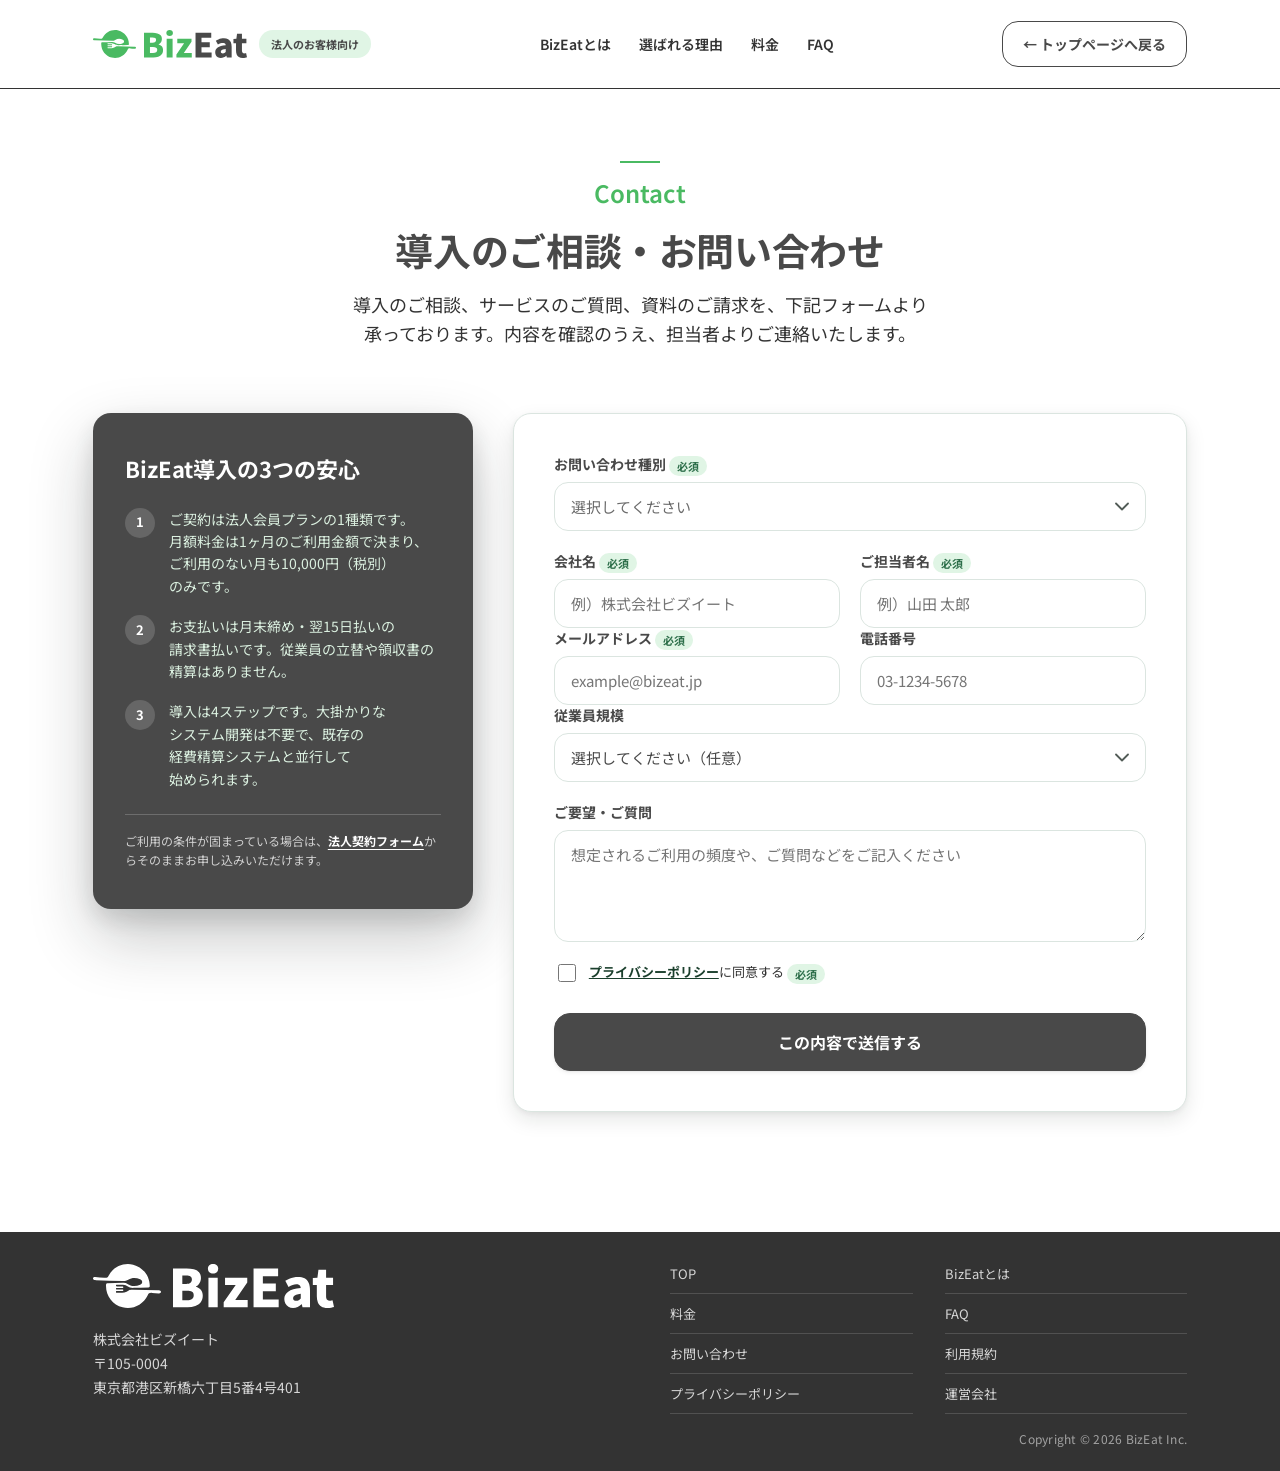
==== contact.html @ 6f3f42a2 "法人向けLPの初版を partner_lp を雛形に作成" ====
<!DOCTYPE html>
<html lang="ja">
<head>
<meta charset="UTF-8">
<meta name="viewport" content="width=device-width, initial-scale=1.0">
<title>導入のご相談・お問い合わせ | BizEat 法人向け</title>
<meta name="description" content="BizEat（法人向け会食DXプラットフォーム）の導入のご相談・サービスのご質問・資料のご請求は、こちらのフォームから承ります。">
<link rel="canonical" href="https://corporate.bizeat.jp/contact.html">
<link rel="icon" href="assets/logo-icon.svg" type="image/svg+xml">
<meta name="robots" content="noindex, follow">
<meta property="og:type" content="website">
<meta property="og:site_name" content="BizEat">
<meta property="og:title" content="導入のご相談・お問い合わせ | BizEat 法人向け">
<meta property="og:description" content="BizEat（法人向け会食DXプラットフォーム）の導入のご相談・サービスのご質問・資料のご請求はこちらから。">
<meta property="og:url" content="https://corporate.bizeat.jp/contact.html">
<meta property="og:image" content="https://corporate.bizeat.jp/assets/hero-image.jpg">
<meta name="twitter:card" content="summary_large_image">
<link rel="preconnect" href="https://fonts.googleapis.com">
<link rel="preconnect" href="https://fonts.gstatic.com" crossorigin>
<link href="https://fonts.googleapis.com/css2?family=Noto+Sans+JP:wght@400;500;600;700;800&display=swap" rel="stylesheet">
<link rel="stylesheet" href="styles.css">
</head>
<body>
<a class="skip-link" href="#main">本文へスキップ</a>

<header class="header" id="siteHeader">
  <div class="header-inner">
    <a class="brand" href="index.html">
      <span class="brand-logo">
        <img src="assets/logo-icon.svg" alt="" width="24" height="24">
        <img src="assets/logo-wordmark.svg" alt="BizEat" width="74" height="20">
      </span>
      <span class="brand-pill">法人のお客様向け</span>
    </a>

    <nav class="nav" id="primaryNav" aria-label="メインナビゲーション">
      <a href="index.html#about">BizEatとは</a>
      <a href="index.html#features">選ばれる理由</a>
      <a href="index.html#pricing">料金</a>
      <a href="index.html#faq">FAQ</a>
    </nav>

    <div class="header-ctas">
      <a href="index.html" class="btn btn-secondary btn-sm">← トップページへ戻る</a>
    </div>

    <button class="nav-toggle" id="navToggle" aria-label="メニューを開く" aria-expanded="false" aria-controls="mobileNav">
      <span></span><span></span><span></span>
    </button>
  </div>

  <nav class="mobile-nav" id="mobileNav" aria-label="モバイルナビゲーション">
    <a href="index.html#about">BizEatとは</a>
    <a href="index.html#features">選ばれる理由</a>
    <a href="index.html#pricing">料金</a>
    <a href="index.html#faq">FAQ</a>
    <div class="mobile-nav-ctas">
      <a href="index.html" class="btn btn-secondary">← トップページへ戻る</a>
    </div>
  </nav>
</header>

<main id="main">
  <section class="contact-hero">
    <div class="container">
      <div class="section-head" data-reveal>
        <div class="eyebrow">
          <img src="assets/line.svg" alt="" class="eyebrow-line" width="40" height="2">
          <span>Contact</span>
        </div>
        <h1 class="section-title section-title--center">導入のご相談・お問い合わせ</h1>
        <p class="section-lead">導入のご相談、サービスのご質問、資料のご請求を、下記フォームより承っております。内容を確認のうえ、担当者よりご連絡いたします。</p>
      </div>
    </div>
  </section>

  <section class="contact-body">
    <div class="container contact-layout">

      <aside class="contact-recap" data-reveal>
        <h2>BizEat導入の3つの安心</h2>
        <ul class="contact-recap-list">
          <li>
            <span class="request-num">1</span>
            <span>ご契約は法人会員プランの1種類です。月額料金は1ヶ月のご利用金額で決まり、ご利用のない月も10,000円（税別）のみです。</span>
          </li>
          <li>
            <span class="request-num">2</span>
            <span>お支払いは月末締め・翌15日払いの請求書払いです。従業員の立替や領収書の精算はありません。</span>
          </li>
          <li>
            <span class="request-num">3</span>
            <span>導入は4ステップです。大掛かりなシステム開発は不要で、既存の経費精算システムと並行して始められます。</span>
          </li>
        </ul>
        <p class="contact-recap-note">ご利用の条件が固まっている場合は、<a href="https://sales-order.bizeat.jp/contracts/plan/" target="_blank" rel="noopener">法人契約フォーム</a>からそのままお申し込みいただけます。</p>
      </aside>

      <div class="form-card" id="formPanel" data-reveal data-reveal-delay="100ms">
        <!-- action の FORMSPREE_FORM_ID は、Formspree で法人向けフォームを作成したあとに実際のIDへ差し替える。
             差し替え前は contact.js が送信を止め、エラー文を表示する -->
        <form id="inquiryForm" action="https://formspree.io/f/FORMSPREE_FORM_ID" method="POST" novalidate>
          <input type="hidden" name="_subject" value="【BizEat 法人向け】お問い合わせがありました">
          <!-- スパム対策。人には見えない欄で、埋まっていたら Formspree 側が捨てる -->
          <input type="text" name="_gotcha" class="visually-hidden" tabindex="-1" autocomplete="off" aria-hidden="true">

          <div class="field">
            <label for="inquiryType">お問い合わせ種別 <span class="req">必須</span></label>
            <select id="inquiryType" name="inquiryType" required>
              <option value="" disabled selected>選択してください</option>
              <option value="導入を検討している">導入を検討している</option>
              <option value="サービスについて詳しく聞きたい">サービスについて詳しく聞きたい</option>
              <option value="資料を請求したい">資料を請求したい</option>
              <option value="その他">その他</option>
            </select>
          </div>

          <div class="field-row">
            <div class="field">
              <label for="companyName">会社名 <span class="req">必須</span></label>
              <input type="text" id="companyName" name="companyName" placeholder="例）株式会社ビズイート" required>
            </div>
            <div class="field">
              <label for="contactName">ご担当者名 <span class="req">必須</span></label>
              <input type="text" id="contactName" name="contactName" placeholder="例）山田 太郎" required>
            </div>
          </div>

          <div class="field-row">
            <div class="field">
              <label for="email">メールアドレス <span class="req">必須</span></label>
              <input type="email" id="email" name="email" placeholder="example@bizeat.jp" required>
            </div>
            <div class="field">
              <label for="tel">電話番号</label>
              <input type="tel" id="tel" name="tel" placeholder="03-1234-5678">
            </div>
          </div>

          <div class="field">
            <label for="employeeCount">従業員規模</label>
            <select id="employeeCount" name="employeeCount">
              <option value="" selected>選択してください（任意）</option>
              <option value="〜50名">〜50名</option>
              <option value="51〜100名">51〜100名</option>
              <option value="101〜300名">101〜300名</option>
              <option value="301名以上">301名以上</option>
            </select>
          </div>

          <div class="field">
            <label for="message">ご要望・ご質問</label>
            <textarea id="message" name="message" rows="4" placeholder="想定されるご利用の頻度や、ご質問などをご記入ください"></textarea>
          </div>

          <label class="checkbox-field">
            <input type="checkbox" id="agree" name="agree" required>
            <span><a href="https://bizeat.jp/privacy-policy/" target="_blank" rel="noopener">プライバシーポリシー</a>に同意する <span class="req">必須</span></span>
          </label>

          <p class="form-error" id="formError" role="alert" hidden>送信に失敗しました。時間をおいて再度お試しいただくか、info@bizeat.co.jp までご連絡ください。</p>

          <button type="submit" class="btn btn-primary btn-lg btn-submit" id="submitBtn">
            <span class="btn-label">この内容で送信する</span>
          </button>
        </form>
      </div>

      <div class="form-card thanks-panel" id="thanksPanel" hidden>
        <div class="thanks-icon" aria-hidden="true">✓</div>
        <h2>お問い合わせありがとうございます</h2>
        <p>「<span id="thanksType">お問い合わせ</span>」の内容で承りました。内容を確認のうえ、担当者よりご連絡いたします。</p>
        <a href="index.html" class="btn btn-secondary btn-lg">トップページへ戻る</a>
      </div>

    </div>
  </section>
</main>

<footer class="site-footer">
  <div class="container site-footer-inner">
    <div class="footer-brand">
      <div class="footer-logo">
        <img src="assets/logo-icon-white.svg" alt="" width="20" height="20">
        <img src="assets/logo-wordmark-white.svg" alt="BizEat" width="62" height="17">
      </div>
      <address class="footer-address">
        株式会社ビズイート<br>
        〒105-0004<br>
        東京都港区新橋六丁目5番4号401
      </address>
    </div>

    <div class="footer-nav-wrap">
      <button class="footer-nav-toggle" id="footerNavToggle" aria-expanded="false" aria-controls="footerNav" aria-label="フッターメニューを開く">
        <span></span><span></span><span></span>
      </button>
      <nav class="footer-nav" id="footerNav" aria-label="フッターナビゲーション">
        <a href="index.html">TOP</a>
        <a href="index.html#about">BizEatとは</a>
        <a href="index.html#pricing">料金</a>
        <a href="index.html#faq">FAQ</a>
        <a href="contact.html">お問い合わせ</a>
        <a href="https://bizeat.jp/term-of-service/" target="_blank" rel="noopener">利用規約</a>
        <a href="https://bizeat.jp/privacy-policy/" target="_blank" rel="noopener">プライバシーポリシー</a>
        <a href="https://bizeat.jp/" target="_blank" rel="noopener">運営会社</a>
      </nav>
    </div>

    <p class="footer-copyright">Copyright © 2026 BizEat Inc.</p>
  </div>
</footer>

<button class="to-top" id="toTop" aria-label="ページ上部へ戻る">↑</button>

<script src="script.js"></script>
<script src="contact.js"></script>
</body>
</html>
---- styles.css ----
/* ==========================================================================
   BizEat LP — Design tokens (aligned with Sparkle Design System)
   ========================================================================== */

:root {
  /* Color */
  --green-900: #08471f;
  --green-800: #1b5e20;
  --green-700: #1a3f2c;
  --green-600: #2c6e49;
  --green-550: #268148;   /* 600 と 500 の中間。比較表の BizEat 列用（白地との明暗差 4.9:1）2026-09-17 */
  --green-500: #1f9447;
  --green-accent: #4aba62;
  --charcoal-green: #2d3b35;
  --green-tint: #e0f5e5;
  --green-tint-soft: #ebf0ed;
  --benefit-tint-a: rgba(74, 186, 98, .2);
  --benefit-tint-b: #dbf1e0;
  --stat-green: #44a864;
  --alert: #e83f25;
  --gold: #c4a25a;

  --dark-900: #494949;
  --dark-800: #333333;

  --ink-900: #494949;
  --ink-700: #333333;
  --ink-500: #6b6b6b;

  --surface: #ffffff;
  --page-bg: #f6faf8;
  --stat-bg: #f5f7f6;
  --tan-panel: #ede8e1;
  --border: #dbe5e0;
  --cta-body: #dbf0e0;

  /* Shadow (Sparkle elevation scale) */
  --shadow-base: 0 1px 2px rgba(20, 26, 23, .05), 0 2px 4px rgba(20, 26, 23, .06);
  --shadow-raise: 0 8px 20px rgba(20, 26, 23, .10), 0 2px 6px rgba(20, 26, 23, .06);
  --shadow-float: 0 20px 40px rgba(20, 26, 23, .14), 0 6px 12px rgba(20, 26, 23, .08);
  --shadow-stick: 0 6px 20px rgba(20, 26, 23, .08);
  --shadow-popout: 0 28px 64px rgba(20, 26, 23, .24), 0 10px 24px rgba(20, 26, 23, .12);
  --shadow-green: 0 14px 28px rgba(44, 110, 73, .28);
  --shadow-green-soft: 0 6px 16px rgba(44, 110, 73, .16);

  /* Radius */
  --r-btn: 16px;
  --r-sm: 12px;
  --r-md: 14px;
  --r-lg: 18px;
  --r-xl: 22px;
  --r-2xl: 24px;
  --r-3xl: 28px;
  --r-pill: 999px;

  /* Motion */
  --ease-out: cubic-bezier(.16, 1, .3, 1);
  --ease-spring: cubic-bezier(.34, 1.56, .64, 1);
  --dur-fast: 160ms;
  --dur-base: 320ms;
  --dur-slow: 620ms;

  --header-h: 88px;
  --container-w: 1248px;

  font-size: 16px;
}

* { box-sizing: border-box; }
html { scroll-behavior: smooth; }

body {
  margin: 0;
  font-family: 'Noto Sans JP', -apple-system, BlinkMacSystemFont, 'Hiragino Sans', sans-serif;
  font-weight: 400;
  color: var(--ink-700);
  background: var(--surface);
  -webkit-font-smoothing: antialiased;
  text-rendering: optimizeLegibility;
  overflow-x: hidden;
}

img, svg { display: block; max-width: 100%; }
a { color: inherit; text-decoration: none; }
h1, h2, h3, p { margin: 0; }
button { font: inherit; color: inherit; background: none; border: none; cursor: pointer; }

.material-symbols-rounded {
  font-family: 'Material Symbols Rounded';
  font-weight: normal;
  font-style: normal;
  display: inline-block;
  line-height: 1;
  white-space: nowrap;
  word-wrap: normal;
  direction: ltr;
  font-feature-settings: 'liga';
  -webkit-font-smoothing: antialiased;
  font-variation-settings: 'FILL' 0, 'wght' 400, 'GRAD' 0, 'opsz' 24;
}

@media (prefers-reduced-motion: reduce) {
  html { scroll-behavior: auto; }
  *, *::before, *::after {
    animation-duration: .001ms !important;
    animation-iteration-count: 1 !important;
    transition-duration: .001ms !important;
    transition-delay: 0s !important;   /* 折りたたみの visibility 遅延も消す（閉じた直後にフォーカスが残らないように） */
    scroll-behavior: auto !important;
  }
}

.skip-link {
  position: absolute;
  left: -999px;
  top: 0;
  background: var(--green-800);
  color: #fff;
  padding: 12px 20px;
  border-radius: 0 0 var(--r-sm) 0;
  z-index: 999;
}
.skip-link:focus { left: 0; }

.container {
  max-width: var(--container-w);
  margin-inline: auto;
  padding-inline: clamp(20px, 6vw, 96px);
}

/* ==========================================================================
   Buttons
   ========================================================================== */

.btn {
  display: inline-flex;
  align-items: center;
  justify-content: center;
  gap: 8px;
  font-weight: 700;
  white-space: nowrap;
  border-radius: var(--r-btn);
  cursor: pointer;
  transition: transform var(--dur-base) var(--ease-out),
              box-shadow var(--dur-base) var(--ease-out),
              background-color var(--dur-fast) ease,
              border-color var(--dur-fast) ease,
              color var(--dur-fast) ease;
  will-change: transform;
}
.btn:active { transform: translateY(1px) scale(.98); }

.btn-primary {
  background: var(--dark-900);
  color: #fff;
  border: 1.5px solid var(--dark-900);
  box-shadow: var(--shadow-base);
}
.btn-primary:hover { background: var(--dark-800); box-shadow: var(--shadow-raise); transform: translateY(-2px); }

.btn-secondary {
  background: var(--surface);
  color: var(--dark-900);
  border: 1.5px solid var(--dark-900);
}
.btn-secondary:hover { background: var(--page-bg); box-shadow: var(--shadow-raise); transform: translateY(-2px); }

.btn-sm { font-size: 14px; padding: 12px 20px; }
.btn-lg { font-size: 16px; padding: 14px 24px; }

.btn-cta {
  background: var(--surface);
  color: var(--dark-900);
  border: none;
  font-size: 15px;
  padding: 0 24px;
  height: 54px;
}
.btn-cta:hover { background: var(--dark-900); color: #fff; box-shadow: var(--shadow-float); transform: translateY(-2px); }

/* ==========================================================================
   Header
   ========================================================================== */

.header {
  position: sticky;
  top: 0;
  z-index: 100;
  background: var(--surface);
  border-bottom: 1px solid var(--dark-800);
  transition: box-shadow var(--dur-base) var(--ease-out);
}
.header.is-scrolled { box-shadow: var(--shadow-stick); }

.header-inner {
  max-width: var(--container-w);
  margin-inline: auto;
  height: var(--header-h);
  padding-inline: clamp(20px, 6vw, 96px);
  display: flex;
  align-items: center;
  justify-content: space-between;
  gap: 24px;
}

.brand { display: flex; align-items: center; gap: 12px; }
.brand-logo { display: flex; align-items: center; gap: 8px; height: 28px; }
.brand-logo img { height: 28px; width: auto; }
.brand-pill {
  background: var(--green-tint);
  color: var(--dark-900);
  font-size: 11px;
  font-weight: 700;
  padding: 6px 12px;
  border-radius: var(--r-btn);
  white-space: nowrap;
}

.nav { display: flex; align-items: center; gap: 28px; font-size: 14px; font-weight: 600; color: var(--ink-700); }
.nav a { position: relative; white-space: nowrap; transition: color var(--dur-fast) ease; }
.nav a::after {
  content: '';
  position: absolute;
  left: 0; right: 0; bottom: -6px;
  height: 2px;
  background: var(--green-accent);
  transform: scaleX(0);
  transform-origin: left;
  transition: transform var(--dur-base) var(--ease-out);
}
.nav a:hover { color: var(--dark-900); }
.nav a:hover::after { transform: scaleX(1); }

.header-ctas { display: flex; align-items: center; gap: 12px; }

.nav-toggle {
  display: none;
  flex-direction: column;
  justify-content: center;
  gap: 5px;
  width: 40px;
  height: 40px;
  padding: 8px;
}
.nav-toggle span {
  display: block;
  height: 2px;
  background: var(--ink-900);
  border-radius: 2px;
  transition: transform var(--dur-base) var(--ease-out), opacity var(--dur-fast) ease;
}
.nav-toggle[aria-expanded="true"] span:nth-child(1) { transform: translateY(7px) rotate(45deg); }
.nav-toggle[aria-expanded="true"] span:nth-child(2) { opacity: 0; }
.nav-toggle[aria-expanded="true"] span:nth-child(3) { transform: translateY(-7px) rotate(-45deg); }

.mobile-nav {
  display: none;
  flex-direction: column;
  gap: 4px;
  /* 閉じている間は上下の余白と上線も 0 にする。box-sizing が border-box なので、
     max-height:0 だけでは padding 8+24px と border 1px の計 33px がヘッダー下に残る */
  padding: 0 clamp(20px, 6vw, 96px);
  border-top: 0 solid var(--border);
  max-height: 0;
  overflow: hidden;
  opacity: 0;
  visibility: hidden;   /* 閉じている間はフォーカスも読み上げも受けない */
  transition: max-height var(--dur-slow) var(--ease-out),
              padding-top var(--dur-slow) var(--ease-out),
              padding-bottom var(--dur-slow) var(--ease-out),
              border-top-width var(--dur-slow) var(--ease-out),
              opacity var(--dur-base) ease,
              visibility 0s linear var(--dur-slow);
}
.mobile-nav.is-open {
  max-height: 480px;
  padding-top: 8px;
  padding-bottom: 24px;
  border-top-width: 1px;
  opacity: 1;
  visibility: visible;
  transition-delay: 0s;
}
.mobile-nav a { padding: 12px 4px; font-size: 15px; font-weight: 600; border-radius: var(--r-sm); }
.mobile-nav a:hover { background: var(--page-bg); }
.mobile-nav-ctas { display: flex; flex-direction: column; gap: 10px; margin-top: 12px; }
.mobile-nav-ctas .btn { width: 100%; height: 48px; }

/* ==========================================================================
   Hero
   ========================================================================== */

.hero {
  background: linear-gradient(160deg, #ffffff 0%, #ffffff 38%, #f6ece0 72%, #efe0cc 100%);
  padding: 88px 0 96px;
  overflow: hidden;
}
.hero-inner {
  max-width: var(--container-w);
  margin-inline: auto;
  padding-inline: clamp(20px, 6vw, 96px);
  display: flex;
  align-items: center;
  gap: 64px;
}

.hero-copy { display: flex; flex-direction: column; align-items: flex-start; gap: 20px; flex: 1 1 560px; max-width: 560px; }

.hero-tags { display: flex; flex-wrap: wrap; align-items: center; gap: 14px; }

.tag-outline {
  display: inline-flex;
  align-items: center;
  gap: 8px;
  background: var(--page-bg);
  border: 1px solid var(--border);
  border-radius: var(--r-pill);
  padding: 8px 12px;
  font-size: 12px;
  font-weight: 700;
  color: var(--ink-900);
}
.tag-icon { flex-shrink: 0; }

.trust-badges { display: flex; align-items: center; gap: 10px; }
.badge-pill {
  display: inline-flex;
  align-items: center;
  gap: 8px;
  background: var(--green-tint);
  color: var(--dark-900);
  font-size: 12px;
  font-weight: 700;
  padding: 6px 10px;
  border-radius: var(--r-pill);
  white-space: nowrap;
  transition: transform var(--dur-base) var(--ease-out), box-shadow var(--dur-base) var(--ease-out);
}
.badge-pill:hover { transform: translateY(-2px); box-shadow: var(--shadow-base); }

.hero-copy h1 {
  font-size: 44px;
  font-weight: 700;
  line-height: 1.27;
  color: var(--ink-900);
  letter-spacing: -.01em;
  /* 決め打ちの <br> は使わず、2行の長さを釣り合わせて折り返す（読点の後で切れる） */
  text-wrap: balance;
}

.hero-lead { font-size: 18px; line-height: 1.67; color: var(--ink-700); }

.hero-ctas { display: flex; align-items: center; gap: 12px; flex-wrap: wrap; }

.hero-visual {
  position: relative;
  flex: 1 1 560px;
  max-width: 560px;
  isolation: isolate;
}

.hero-image {
  position: relative;
  aspect-ratio: 560 / 420;
  border-radius: var(--r-lg);
  overflow: hidden;
  box-shadow: var(--shadow-float);
  transform: perspective(1400px) rotateX(var(--tilt-x, 0deg)) rotateY(var(--tilt-y, 0deg));
  transition: transform var(--dur-base) var(--ease-out), box-shadow var(--dur-slow) var(--ease-out);
}
.hero-visual:hover .hero-image { box-shadow: var(--shadow-popout); }
.hero-image img {
  width: 100%;
  height: 100%;
  object-fit: cover;
  display: block;
  transition: transform var(--dur-slow) var(--ease-out);
}
.hero-visual:hover .hero-image img { transform: scale(1.045); }

/* ==========================================================================
   Social proof
   ========================================================================== */

.social-proof { background: linear-gradient(180deg, #f7f2ea 0%, #f2e9d9 100%); padding: 40px 0; }
.social-proof-title { font-size: 16px; font-weight: 700; color: var(--ink-900); margin-bottom: 16px; }

.logo-strip {
  display: flex;
  flex-wrap: wrap;
  gap: 12px;
  padding-bottom: 2px;
}

.logo-chip {
  /* 雛形は業態名（2〜5文字）を均等に伸ばしていた。課題の文（10〜13文字）は内容の幅で並べ、
     収まらなければ次の行へ送る。高さは固定せず、折り返しても文字がはみ出ないようにする */
  flex: 1 1 calc(33.333% - 8px);   /* 6個を3個×2行の等幅で並べる（内容幅だと6個目だけ2行目に落ちる） */
  min-width: 0;
  min-height: 48px;
  padding: 10px 18px;
  display: flex;
  align-items: center;
  justify-content: center;
  text-align: center;
  line-height: 1.4;
  text-wrap: balance;          /* 2行になるとき長さを釣り合わせる */
  word-break: auto-phrase;     /* 「時間がか／かる」のような単語の途中での折り返しを避ける */
  background: var(--surface);
  border: 1px solid var(--green-accent);
  border-radius: var(--r-md);
  font-size: 14px;
  font-weight: 700;
  color: var(--ink-900);
  transition: transform var(--dur-base) var(--ease-out), box-shadow var(--dur-base) var(--ease-out), border-color var(--dur-fast) ease;
}
.logo-chip:hover { transform: translateY(-3px); box-shadow: var(--shadow-raise); border-color: var(--green-600); }

/* ==========================================================================
   Section shared
   ========================================================================== */

.section-head { display: flex; flex-direction: column; align-items: center; gap: 16px; text-align: center; }

.eyebrow { display: flex; flex-direction: column; align-items: center; gap: 12px; }
.eyebrow-line { display: block; }
.eyebrow span { font-size: 24px; font-weight: 600; color: var(--green-accent); }

.section-title {
  font-size: 38px;
  font-weight: 700;
  line-height: 1.25;
  color: var(--ink-900);
  letter-spacing: -.01em;
}
.section-title--center { text-align: center; max-width: 760px; margin-inline: auto; }

.section-lead { font-size: 18px; line-height: 1.65; color: var(--ink-700); }
.section-title, .section-lead { text-wrap: balance; word-break: auto-phrase; }

/* ==========================================================================
   About / 3-step flow
   ========================================================================== */

.about { background: var(--surface); padding: 96px 0 80px; }
.about .section-head { max-width: 800px; margin-inline: auto; gap: 24px; }
.about .section-title { max-width: 800px; }
.about .section-lead { max-width: 720px; }

.flow-3step {
  display: flex;
  align-items: stretch;
  justify-content: center;
  gap: 16px;
  flex-wrap: nowrap;
  margin-top: 64px;
  width: 100%;
}
.flow-3step-item { display: flex; align-items: stretch; flex: 1 1 0; min-width: 0; }

.flow-3step-card {
  width: 100%;
  min-width: 0;
  flex: 1 1 auto;
  padding: 28px 20px;
  border-radius: var(--r-lg);
  background: var(--charcoal-green);
  display: flex;
  flex-direction: column;
  align-items: center;
  gap: 20px;
  transition: transform var(--dur-base) var(--ease-out), box-shadow var(--dur-base) var(--ease-out);
}
.flow-3step-card:hover { transform: translateY(-4px); box-shadow: var(--shadow-raise); }
.flow-3step-card--accent { background: var(--green-600); box-shadow: var(--shadow-green-soft); }
.flow-3step-card--accent:hover { box-shadow: var(--shadow-green); }

.flow-3step-icon {
  width: 80px;
  height: 80px;
  border-radius: var(--r-pill);
  background: #fff;
  display: flex;
  align-items: center;
  justify-content: center;
  flex-shrink: 0;
}
.flow-3step-icon img { width: 36px; height: 36px; }
.flow-3step-card--accent .flow-3step-icon img { width: 44px; height: 44px; }

.flow-3step-body { display: flex; flex-direction: column; gap: 12px; width: 100%; align-items: flex-start; }
.flow-3step-title { font-size: 24px; font-weight: 600; color: #fff; }
.flow-3step-desc { font-size: 14px; line-height: 1.4; color: rgba(255, 255, 255, .75); text-wrap: pretty; word-break: auto-phrase; }
.flow-3step-card--accent .flow-3step-desc { color: rgba(255, 255, 255, .85); }
.flow-3step-arrow { flex-shrink: 0; align-self: center; font-size: 40px; font-weight: 700; color: var(--green-600); line-height: 1; }

/* ==========================================================================
   Benefits
   ========================================================================== */

.benefits { background: var(--surface); padding: 0 0 96px; }
.benefits .section-title--center { margin-bottom: 52px; }

.benefit-grid {
  display: grid;
  grid-template-columns: repeat(3, 1fr);
  gap: 32px;
  max-width: 1160px;
  margin-inline: auto;
}

.benefit-card {
  position: relative;
  background: var(--benefit-tint-b);
  border-radius: var(--r-xl);
  padding: 32px;
  display: flex;
  flex-direction: column;
  gap: 12px;
  overflow: hidden;
  transition: transform var(--dur-base) var(--ease-out), box-shadow var(--dur-base) var(--ease-out);
}
.benefit-card:hover { transform: translateY(-6px); box-shadow: var(--shadow-float); }
.benefit-card--a { background: var(--benefit-tint-a); }

.benefit-thumb {
  position: absolute;
  top: 14px;
  right: 14px;
  width: 150px;
  height: auto;
  object-fit: contain;
  pointer-events: none;
  transition: transform var(--dur-slow) var(--ease-out);
}
.benefit-card:hover .benefit-thumb { transform: scale(1.05) rotate(1deg); }

.benefit-num {
  width: 60px;
  height: 60px;
  border-radius: var(--r-pill);
  background: var(--dark-900);
  color: #fff;
  font-size: 26px;
  font-weight: 600;
  font-style: italic;
  display: flex;
  align-items: center;
  justify-content: center;
  margin-bottom: 8px;
  transition: transform var(--dur-base) var(--ease-spring);
}
.benefit-card:hover .benefit-num { transform: scale(1.08) rotate(-4deg); }

.benefit-card h3 { font-size: 22px; font-weight: 700; line-height: 1.35; color: var(--ink-900); position: relative; }
.benefit-card p { font-size: 14px; line-height: 1.6; color: var(--ink-700); position: relative; }
.benefit-card h3, .benefit-card p, .flow-step p { text-wrap: pretty; word-break: auto-phrase; }

/* ==========================================================================
   Compare
   ========================================================================== */

.compare { background: var(--surface); padding: 0 0 96px; }
.compare-inner { display: flex; align-items: center; gap: 100px; }
.compare-copy { flex: 0 0 auto; width: 450px; display: flex; flex-direction: column; gap: 24px; }

.compare-table {
  flex: 1 1 580px;
  max-width: 580px;
  background: var(--surface);
  border: 1px solid var(--border);
  border-radius: var(--r-2xl);
  padding: 24px;
  display: flex;
  flex-direction: column;
  gap: 10px;
  transition: box-shadow var(--dur-base) var(--ease-out);
}
.compare-table:hover { box-shadow: var(--shadow-raise); }

.compare-row {
  display: grid;
  grid-template-columns: 0.6fr 1.6fr 1.2fr;
  gap: 8px;
  align-items: center;
  padding: 14px 16px;
  border-radius: var(--r-sm);
  font-size: 13px;
  line-height: 1.45;
}
.compare-row--head {
  background: var(--green-600);
  color: #fff;
  font-size: 14px;
  font-weight: 700;
  text-align: center;
}
.compare-row--head span:first-child { visibility: hidden; }
.compare-row:not(.compare-row--head):nth-of-type(odd) { background: var(--page-bg); }
.compare-row:not(.compare-row--head):nth-of-type(even) { background: var(--surface); }
.compare-row:not(.compare-row--head) { transition: background-color var(--dur-fast) ease; }
.compare-row:not(.compare-row--head):hover { background: var(--green-tint); }
.compare-row span { text-wrap: balance; }
.compare-label { color: var(--ink-900); }
.compare-win { color: var(--green-550); font-weight: 700; }   /* 2026-09-17: 警告色の赤からブランドの緑へ。700/600 は本文の黒と見分けにくく、500 は明るすぎたので中間の 550 */

/* ==========================================================================
   Stats (数字で見るBizEat)
   ========================================================================== */

.stats { background: var(--surface); padding: 0 0 96px; }

.stats-grid {
  display: flex;
  gap: 24px;
  flex-wrap: wrap;
  justify-content: center;
  max-width: 1124px;
  margin: 48px auto 0;
}

.stat-card {
  flex: 1 1 260px;   /* 3枚が 901px 以上で1行に収まる幅（320px だと 1145px 以下で 2+1 に割れる） */
  max-width: 340px;
  background: var(--stat-bg);
  border-radius: var(--r-lg);
  padding: 28px 20px;
  display: flex;
  flex-direction: column;
  align-items: center;
  gap: 14px;
  text-align: center;
  transition: transform var(--dur-base) var(--ease-out), box-shadow var(--dur-base) var(--ease-out);
}
.stat-card:hover { transform: translateY(-4px); box-shadow: var(--shadow-raise); }

.stat-card-label { font-size: 16px; font-weight: 500; color: var(--ink-700); }

.stat-card-number-row { display: flex; align-items: baseline; gap: 2px; color: var(--stat-green); }
.stat-card-number { font-size: 48px; font-weight: 700; }
.stat-card-unit { font-size: 20px; font-weight: 500; }

/* ==========================================================================
   番号バッジ（contact.html の「3つの安心」で使用。雛形の Request 区画の名残で、他の .request-* は削除済み）
   ========================================================================== */

.request-num {
  flex-shrink: 0;
  width: 30px;
  height: 30px;
  border-radius: var(--r-pill);
  background: var(--green-500);
  color: #fff;
  font-size: 13px;
  font-weight: 700;
  display: flex;
  align-items: center;
  justify-content: center;
}

/* ==========================================================================
   Flow steps
   ========================================================================== */

.flow { background: var(--surface); padding: 0 0 96px; }
.flow .section-head { align-items: flex-start; text-align: left; gap: 16px; }

.flow-steps {
  display: flex;
  gap: 16px;
  margin-top: 48px;
  background: var(--tan-panel);
  border-radius: var(--r-lg);
  padding: 50px 42px 24px;
  overflow-x: auto;
}

.flow-step {
  position: relative;
  flex: 1 1 300px;
  min-width: 240px;
  padding: 42px 24px 24px;
  border-radius: var(--r-lg);
  background: #fff;
  display: flex;
  flex-direction: column;
  align-items: center;
  gap: 10px;
  text-align: center;
  transition: transform var(--dur-base) var(--ease-out), box-shadow var(--dur-base) var(--ease-out);
}
.flow-step:hover { transform: translateY(-4px); box-shadow: var(--shadow-raise); }

.flow-step-badge {
  position: absolute;
  top: -30px;
  left: 50%;
  transform: translateX(-50%);
  width: 60px;
  height: 60px;
  border-radius: var(--r-pill);
  background: var(--green-accent);
  color: #fff;
  display: flex;
  flex-direction: column;
  align-items: center;
  justify-content: center;
  line-height: 1.1;
}
.flow-step-badge span { font-size: 12px; font-weight: 500; }
.flow-step-badge strong { font-size: 20px; font-weight: 500; }

.flow-step-icon { font-size: 32px; color: var(--green-600); line-height: 1; }
.flow-step h3 { font-size: 18px; font-weight: 700; color: var(--ink-900); }
.flow-step p { font-size: 13px; font-weight: 400; color: var(--ink-700); line-height: 1.65; }
.flow-step-arrow { flex-shrink: 0; align-self: center; font-size: 26px; font-weight: 500; color: #646464; margin-top: 60px; }

/* ==========================================================================
   FAQ + CTA
   ========================================================================== */

.faq-cta { background: linear-gradient(165deg, #e6d5b5 0%, #dcc294 40%, #cfb98d 68%, #d9e2b5 100%); padding: 96px 0; }
.faq-cta-inner { display: grid; grid-template-columns: 1fr 1fr; gap: 0 56px; }

/* PC（FAQが2列のとき）のみ。1080px以下の1列化と重ならないよう 1081px から。見出しを1行目に出し、黒箱を2行目に置いてタブ群と上下を揃える */
@media (min-width: 1081px) {
  .faq-col { display: contents; }
  .faq-col .section-title,
  .faq-list { grid-column: 1; }
  .cta-box { grid-column: 2; grid-row: 2; }
  /* 余白をタブ間隔に配り、最後のタブの下端を黒箱に揃える */
  .faq-list { justify-content: space-between; }
}

.faq-col .section-title { margin-bottom: 24px; font-size: 30px; }

.faq-list { display: flex; flex-direction: column; gap: 12px; }

.faq-row {
  background: var(--surface);
  border: 1px solid var(--border);
  border-radius: var(--r-md);
  overflow: hidden;
  transition: box-shadow var(--dur-base) var(--ease-out), border-color var(--dur-fast) ease;
}
.faq-row:hover { box-shadow: var(--shadow-base); }
.faq-row.is-open { border-color: var(--green-tint); box-shadow: var(--shadow-raise); }

.faq-question {
  width: 100%;
  display: flex;
  align-items: center;
  gap: 12px;
  padding: 17px 21px;
  text-align: left;
  cursor: pointer;
}
.faq-q { font-size: 14px; font-weight: 700; color: var(--green-accent); flex-shrink: 0; }
.faq-text { flex: 1; font-size: 15px; font-weight: 500; color: var(--ink-900); }
.faq-icon {
  font-size: 18px;
  font-weight: 700;
  color: var(--ink-700);
  flex-shrink: 0;
  transition: transform var(--dur-base) var(--ease-spring), color var(--dur-fast) ease;
}
.faq-row.is-open .faq-icon { transform: rotate(135deg); color: var(--dark-900); }

.faq-answer {
  max-height: 0;
  overflow: hidden;
  visibility: hidden;   /* 高さ0で隠すだけでは支援技術に読まれるため */
  transition: max-height var(--dur-base) var(--ease-out), visibility 0s linear var(--dur-base);
}
.faq-answer p { padding: 0 21px 20px 55px; font-size: 14px; line-height: 1.65; color: var(--ink-700); }
/* 回答が3〜4行になるものがあるので、開いたときの上限を雛形の200pxから広げる（足りないと末尾が切れる） */
.faq-row.is-open .faq-answer { max-height: 360px; visibility: visible; transition-delay: 0s; }

.cta-box {
  background: var(--dark-900);
  border-radius: var(--r-lg);
  padding: 48px 42px;
  color: #fff;
  box-shadow: var(--shadow-popout);
  transition: transform var(--dur-slow) var(--ease-out);
  /* 縦に伸びるため中身を上下中央に置く */
  display: flex;
  flex-direction: column;
  justify-content: center;
}
.cta-box:hover { transform: translateY(-4px); }
.cta-box h2 { font-size: 36px; font-weight: 700; line-height: 1.3; margin-bottom: 24px; }
.cta-box p { font-size: 16px; line-height: 1.65; color: var(--cta-body); max-width: 470px; margin-bottom: 32px; }
.cta-box-buttons { display: grid; grid-template-columns: repeat(2, minmax(0, 1fr)); gap: 12px; }

/* ==========================================================================
   Footer
   ========================================================================== */

.site-footer { background: var(--dark-800); padding: 32px 0 24px; }
.site-footer-inner {
  display: grid;
  grid-template-columns: 1fr 1fr;
  gap: 16px 60px;
  align-items: start;
}
.footer-brand { display: flex; flex-direction: column; gap: 20px; }
.footer-logo { display: flex; align-items: center; gap: 12px; height: 44px; }
.footer-logo img { height: 44px; width: auto; }
.footer-address {
  font-style: normal;
  font-size: 14px;
  line-height: 1.7;
  color: rgba(255, 255, 255, .8);
}

/* フッターの目次。PCは2列、スマホは「≡」で開く折りたたみ */
.footer-nav-toggle { display: none; }
.footer-nav { display: grid; grid-template-columns: repeat(2, 1fr); gap: 0 32px; }
.footer-nav a {
  font-size: 13px;
  color: rgba(255, 255, 255, .8);
  padding: 10px 0;
  border-bottom: 1px solid rgba(255, 255, 255, .15);
  transition: color var(--dur-fast) ease;
}
/* 1行目だけ上余白を消してロゴの上端に揃える */
.footer-nav a:nth-child(-n+2) { padding-top: 0; }
.footer-nav a:hover { color: #fff; }

.footer-copyright {
  grid-column: 1 / -1;
  justify-self: end;
  font-size: 12px;
  letter-spacing: .02em;
  color: rgba(255, 255, 255, .55);
}

/* ==========================================================================
   To top
   ========================================================================== */

.to-top {
  position: fixed;
  right: 24px;
  bottom: 24px;
  width: 48px;
  height: 48px;
  border-radius: var(--r-pill);
  background: var(--dark-900);
  color: #fff;
  font-size: 18px;
  display: flex;
  align-items: center;
  justify-content: center;
  box-shadow: var(--shadow-float);
  opacity: 0;
  visibility: hidden;
  transform: translateY(12px);
  transition: opacity var(--dur-base) var(--ease-out), transform var(--dur-base) var(--ease-out), background-color var(--dur-fast) ease;
  z-index: 90;
}
.to-top.is-visible { opacity: 1; visibility: visible; transform: translateY(0); }
.to-top:hover { background: var(--dark-800); }

/* ==========================================================================
   Scroll reveal
   ========================================================================== */

[data-reveal] {
  opacity: 0;
  transform: translateY(28px);
  transition: opacity var(--dur-slow) var(--ease-out), transform var(--dur-slow) var(--ease-out);
  transition-delay: var(--delay, 0ms);
}
[data-reveal].is-visible { opacity: 1; transform: translateY(0); }

/* ==========================================================================
   法人向けLPで追加した部品（雛形 partner_lp には無いもの）。
   Responsive の前に置く＝後ろに置くと @media の上書きが効かなくなる（2026-09-17 検証で発覚）
   ========================================================================== */

/* 折り返してよい位置を指定する（決め打ちの <br> は使わない）。1かたまり10文字以内が目安 */
.nobr { white-space: nowrap; }

/* 画面には出さないが、フォームの送信内容には含める欄（スパム対策の _gotcha 用） */
.visually-hidden { position: absolute; width: 1px; height: 1px; overflow: hidden; clip: rect(0 0 0 0); white-space: nowrap; }

/* ヒーローのボタン下に置く「料金を見る」の文字リンク */
.hero-link { font-size: 14px; font-weight: 700; color: var(--green-700); text-decoration: underline; text-underline-offset: 4px; }
.hero-link:hover { color: var(--green-600); }

/* ---- Pricing（法人会員プラン・段階制の料金表） ---- */
.pricing { background: var(--surface); padding: 0 0 96px; }
.pricing .section-head { max-width: 800px; margin-inline: auto; gap: 24px; }
.pricing-inner {
  display: grid;
  grid-template-columns: minmax(0, 560px) minmax(0, 1fr);
  gap: 40px;
  align-items: start;
  margin-top: 48px;
}
/* 比較表の見た目を借りて2列にする。1列目の見出し「1ヶ月のご利用金額」は出す（比較表では隠している） */
.compare-table--price { max-width: 100%; flex: none; }
.compare-table--price .compare-row { grid-template-columns: 1.5fr 1fr; font-size: 14px; }
.compare-table--price .compare-row--head { text-align: left; }
.compare-table--price .compare-row--head span:first-child { visibility: visible; }
.compare-table--price .compare-row--head span:last-child { text-align: right; }
.price-value { text-align: right; font-size: 16px; font-weight: 700; color: var(--ink-900); }

.price-example { background: var(--green-tint); border-radius: var(--r-lg); padding: 24px 28px; }
.price-example h3 { font-size: 16px; font-weight: 700; line-height: 1.5; color: var(--green-700); margin-bottom: 14px; text-wrap: pretty; }
.price-example dl { display: flex; flex-direction: column; gap: 10px; margin: 0; }
.price-example dl > div { display: flex; flex-wrap: wrap; gap: 4px 12px; align-items: baseline; font-size: 14px; line-height: 1.6; color: var(--ink-700); }
.price-example dt { font-weight: 700; color: var(--ink-900); flex: 0 0 auto; }
.price-example dd { margin: 0; }
.price-example strong { color: var(--green-700); }
.price-example-note { font-size: 12px; line-height: 1.6; color: var(--ink-500); margin-top: 12px; }

.price-notes { list-style: none; margin: 20px 0 0; padding: 0; display: flex; flex-direction: column; gap: 8px; font-size: 13px; line-height: 1.6; color: var(--ink-700); }
.price-notes li { position: relative; padding-left: 14px; text-wrap: pretty; }
.price-notes li::before { content: ''; position: absolute; left: 0; top: .6em; width: 6px; height: 6px; border-radius: 50%; background: var(--green-600); }

/* ---- Stats の下の対応エリア注記 ---- */
.stats-note { max-width: 720px; margin: 24px auto 0; text-align: center; font-size: 13px; line-height: 1.7; color: var(--ink-700); text-wrap: balance; }   /* 2行の長さを釣り合わせ、末尾2文字だけが落ちるのを防ぐ */

/* ---- Welfare（従業員のプライベート利用） ---- */
.welfare { background: var(--page-bg); padding: 72px 0; }
.welfare .section-head { max-width: 800px; margin-inline: auto; gap: 20px; }
.welfare .section-lead { max-width: 720px; }

/* ---- 導入の流れを4ステップに（雛形は3）。4段は1240px以下で横に収まらないので、その幅から縦積みにする（下の @media） ---- */
.flow-steps--four .flow-step { flex-basis: 200px; min-width: 0; }
/* 「10%〜35%」を1行に保つ */
.stat-card-number { white-space: nowrap; }
.flow-step-meta { display: block; margin-top: 8px; font-size: 12px; font-weight: 700; color: var(--green-700); }

/* ---- FAQ の末尾リンク ---- */
.faq-more { margin-top: 16px; font-size: 13px; color: var(--ink-700); }
.faq-more a { color: var(--green-700); font-weight: 700; text-decoration: underline; text-underline-offset: 3px; }

/* ---- contact.html の補足文中のリンク ---- */
.contact-recap-note a { color: #fff; font-weight: 700; text-decoration: underline; text-underline-offset: 3px; }

/* ==========================================================================
   Responsive
   ========================================================================== */

@media (max-width: 1240px) {
  .flow-3step-card { padding: 24px 16px; }
  .compare-inner { gap: 56px; }
}

@media (max-width: 1080px) {
  .compare-inner { flex-direction: column; align-items: stretch; }
  .compare-copy { width: 100%; }
  .compare-table { max-width: 100%; flex-basis: auto; }
  .pricing-inner { grid-template-columns: 1fr; max-width: 640px; margin-inline: auto; }
  .faq-cta-inner { grid-template-columns: 1fr; gap: 40px; }
  .cta-box { max-width: 620px; }
}

@media (max-width: 900px) {
  .nav, .header-ctas { display: none; }
  .nav-toggle { display: flex; }
  .mobile-nav { display: flex; }

  .hero-inner { flex-direction: column; align-items: stretch; gap: 48px; }
  .hero-copy { max-width: 100%; flex: 1 1 auto; }
  .hero-visual { max-width: 100%; flex: 1 1 auto; margin-bottom: 16px; }
  .hero-copy h1 { font-size: 36px; }

  .flow-3step { flex-direction: column; }
  .flow-3step-item { flex: 1 1 auto; justify-content: center; width: 100%; }
  .flow-3step-card { width: 100%; max-width: 420px; padding: 32px; }
  .flow-3step-arrow { transform: rotate(90deg); font-size: 28px; }

  .benefit-grid { grid-template-columns: 1fr; max-width: 420px; }

  .section-title { font-size: 30px; }

  .flow-steps { flex-direction: column; align-items: stretch; gap: 40px; padding: 50px 24px 24px; }
  .flow-step { flex: 1 1 auto; margin-top: 20px; }
  .flow-step-arrow { transform: rotate(90deg); align-self: center; margin-top: 0; }

  .stats-grid { flex-direction: column; align-items: stretch; }
  .stat-card { flex: 1 1 auto; max-width: 100%; }
}

@media (max-width: 640px) {
  :root { --header-h: 72px; }
  .header-inner { padding-block: 0; }
  .brand-pill { display: none; }

  .hero { padding: 40px 0 56px; }
  .hero-copy h1 { font-size: 30px; line-height: 1.35; }
  .hero-lead { font-size: 15px; }
  .hero-ctas .btn { flex: 1 1 auto; }

  .hero-visual { margin-bottom: 8px; }

  /* 課題チップは2列に。文が長いものは2行に折り返す */
  .logo-strip { gap: 10px; }
  .logo-chip { flex: 1 1 calc(50% - 5px); padding: 10px 12px; font-size: 13px; }

  .about, .flow, .compare, .pricing, .stats { padding-bottom: 64px; }
  .welfare { padding: 56px 0; }
  .about { padding-top: 56px; }
  .benefits { padding-bottom: 64px; }

  .compare-row { grid-template-columns: 1fr; gap: 6px; text-align: left; }
  .compare-row--head { display: none; }
  .compare-row:not(.compare-row--head) { padding: 16px; }
  .compare-row:not(.compare-row--head) .compare-label { font-size: 14px; font-weight: 700; color: var(--ink-900); }
  /* 列見出しを消すぶん、各セルの先頭に列名を付ける。列名はここに直書きなので、表の見出しを変えたら一緒に直す。
     料金表（.compare-table--price）は2列のまま出すので対象外 */
  .compare-table:not(.compare-table--price) .compare-row:not(.compare-row--head) span:nth-child(2)::before { content: '自社手配・立替精算: '; font-weight: 700; color: var(--ink-500); }
  .compare-table:not(.compare-table--price) .compare-row:not(.compare-row--head) span:nth-child(3)::before { content: 'BizEat: '; font-weight: 700; color: var(--green-550); }

  .cta-box { padding: 36px 24px; }
  .cta-box h2 { font-size: 28px; }
  .cta-box-buttons { grid-template-columns: 1fr; }

  .to-top { right: 16px; bottom: 16px; width: 44px; height: 44px; }

  .site-footer-inner { grid-template-columns: 1fr; gap: 28px; }

  /* 目次は「≡」で開く折りたたみに */
  .footer-nav-toggle {
    display: flex;
    flex-direction: column;
    justify-content: center;
    gap: 5px;
    width: 40px;
    height: 32px;
    padding: 4px 0;
  }
  .footer-nav-toggle span {
    display: block;
    height: 2px;
    background: rgba(255, 255, 255, .8);
    border-radius: 2px;
    transition: transform var(--dur-base) var(--ease-out), opacity var(--dur-fast) ease;
  }
  .footer-nav-toggle[aria-expanded="true"] span:nth-child(1) { transform: translateY(7px) rotate(45deg); }
  .footer-nav-toggle[aria-expanded="true"] span:nth-child(2) { opacity: 0; }
  .footer-nav-toggle[aria-expanded="true"] span:nth-child(3) { transform: translateY(-7px) rotate(-45deg); }

  .footer-nav {
    grid-template-columns: 1fr;
    max-height: 0;
    overflow: hidden;
    opacity: 0;
    visibility: hidden;
    transition: max-height var(--dur-slow) var(--ease-out), opacity var(--dur-base) ease, visibility 0s linear var(--dur-slow);
  }
  .footer-nav.is-open { max-height: 520px; opacity: 1; visibility: visible; transition-delay: 0s; }
  /* 1列のときは2番目のリンクにも上余白を戻す（2列用の nth-child(-n+2) のリセットを打ち消す） */
  .footer-nav a:nth-child(2) { padding-top: 10px; }

  .footer-copyright { justify-self: start; }
}

/* ==========================================================================
   Contact page
   ========================================================================== */

.brand { text-decoration: none; }

.contact-hero { background: var(--surface); padding: 72px 0 24px; }

.contact-body { background: var(--surface); padding: 40px 0 120px; }

.contact-layout {
  display: grid;
  grid-template-columns: 380px 1fr;
  gap: 40px;
  align-items: start;
}

.contact-recap {
  background: var(--dark-900);
  border-radius: var(--r-lg);
  padding: 40px 32px;
  color: #fff;
  box-shadow: var(--shadow-popout);
  position: sticky;
  top: calc(var(--header-h) + 24px);
}
.contact-recap h2 { font-size: 22px; font-weight: 700; line-height: 1.4; margin-bottom: 24px; }

.contact-recap-list { list-style: none; margin: 0 0 24px; padding: 0; display: flex; flex-direction: column; gap: 18px; }
.contact-recap-list li { display: flex; align-items: flex-start; gap: 14px; font-size: 14px; line-height: 1.6; color: var(--cta-body); text-wrap: pretty; word-break: auto-phrase; }
.contact-recap-list .request-num { background: rgba(255, 255, 255, .16); color: #fff; }

.contact-recap-note { font-size: 12px; line-height: 1.6; color: rgba(255, 255, 255, .75); padding-top: 16px; border-top: 1px solid rgba(255, 255, 255, .2); }

.form-card {
  background: var(--surface);
  border: 1px solid var(--border);
  border-radius: var(--r-lg);
  padding: 40px;
  box-shadow: var(--shadow-raise);
}

.field { display: flex; flex-direction: column; gap: 8px; margin-bottom: 20px; }
.field-row { display: grid; grid-template-columns: 1fr 1fr; gap: 20px; }
.field-row .field { margin-bottom: 0; }

.field label { font-size: 14px; font-weight: 700; color: var(--ink-900); }
.req { font-size: 11px; font-weight: 700; color: var(--green-600); background: var(--green-tint); padding: 2px 8px; border-radius: var(--r-pill); vertical-align: middle; }

.field input,
.field select,
.field textarea {
  font: inherit;
  font-size: 15px;
  color: var(--ink-900);
  background: var(--surface);
  border: 1.5px solid var(--border);
  border-radius: var(--r-md);
  padding: 13px 16px;
  transition: border-color var(--dur-fast) ease, box-shadow var(--dur-fast) ease;
  width: 100%;
}
.field textarea { resize: vertical; min-height: 96px; font-family: inherit; }
.field select { appearance: none; background-image: url("data:image/svg+xml,%3Csvg xmlns='http://www.w3.org/2000/svg' width='14' height='9' viewBox='0 0 14 9' fill='none'%3E%3Cpath d='M1 1.5L7 7.5L13 1.5' stroke='%23525C57' stroke-width='1.8' stroke-linecap='round' stroke-linejoin='round'/%3E%3C/svg%3E"); background-repeat: no-repeat; background-position: right 16px center; padding-right: 42px; }
.field select:invalid { color: var(--ink-500); }

.field input:hover, .field select:hover, .field textarea:hover { border-color: var(--green-tint); }
.field input:focus, .field select:focus, .field textarea:focus {
  outline: none;
  border-color: var(--green-600);
  box-shadow: 0 0 0 4px var(--green-tint);
}

.checkbox-field {
  display: flex;
  align-items: flex-start;
  gap: 10px;
  font-size: 13px;
  color: var(--ink-700);
  line-height: 1.5;
  margin-bottom: 28px;
  cursor: pointer;
}
.checkbox-field input {
  margin-top: 2px;
  width: 18px;
  height: 18px;
  accent-color: var(--green-600);
  flex-shrink: 0;
  cursor: pointer;
}
.checkbox-field a { color: var(--green-700); font-weight: 700; text-decoration: underline; }

.form-error {
  font-size: 13px;
  color: var(--alert);
  background: rgba(232, 63, 37, .08);
  border-radius: var(--r-sm);
  padding: 12px 16px;
  margin-bottom: 20px;
}

.btn-submit { width: 100%; height: 58px; font-size: 16px; position: relative; }
.btn-submit.is-loading .btn-label { opacity: 0; }
.btn-submit.is-loading::after {
  content: '';
  position: absolute;
  width: 20px;
  height: 20px;
  border-radius: 50%;
  border: 2.5px solid rgba(255, 255, 255, .4);
  border-top-color: #fff;
  animation: btnSpin .7s linear infinite;
}
@keyframes btnSpin { to { transform: rotate(360deg); } }

.thanks-panel {
  text-align: center;
  padding: 64px 40px;
  flex-direction: column;
  align-items: center;
  gap: 16px;
  grid-column: 2;
}
.thanks-panel:not([hidden]) { display: flex; }
.thanks-panel:focus { outline: none; }
.thanks-icon {
  width: 64px;
  height: 64px;
  border-radius: var(--r-pill);
  background: var(--green-tint);
  color: var(--green-600);
  font-size: 28px;
  font-weight: 700;
  display: flex;
  align-items: center;
  justify-content: center;
  animation: thanksPop var(--dur-slow) var(--ease-spring);
}
@keyframes thanksPop {
  0% { transform: scale(0); opacity: 0; }
  100% { transform: scale(1); opacity: 1; }
}
.thanks-panel h2 { font-size: 24px; font-weight: 700; color: var(--ink-900); }
.thanks-panel p { font-size: 15px; line-height: 1.7; color: var(--ink-700); max-width: 440px; }
.thanks-panel #thanksType { font-weight: 700; color: var(--green-700); }

@media (max-width: 900px) {
  .contact-layout { grid-template-columns: 1fr; }
  .contact-recap { position: static; }
  .thanks-panel { grid-column: 1; }
  .field-row { grid-template-columns: 1fr; gap: 0; }
}

@media (max-width: 640px) {
  .contact-hero { padding: 40px 0 16px; }
  .form-card { padding: 24px; }
  .contact-recap { padding: 28px 24px; }
  .thanks-panel { padding: 40px 20px; }
}

/* 4段の流れ。横1列だと 1240px 以下で収まらないので縦積みにする（3段用の 900px より早く切り替える） */
@media (max-width: 1240px) {
  .flow-steps--four { flex-direction: column; align-items: stretch; gap: 40px; padding: 50px 24px 24px; }
  .flow-steps--four .flow-step { flex: 1 1 auto; margin-top: 20px; }
  .flow-steps--four .flow-step-arrow { transform: rotate(90deg); align-self: center; margin-top: 0; }
}

@media (max-width: 640px) {
  /* 料金表は2列のまま。区分は「金額の下限」「〜 上限」の2行に揃える（1行と2行が混ざると行の高さが不揃いに見える） */
  .compare-table--price .compare-row { grid-template-columns: 1fr auto; gap: 8px; padding: 14px 16px; text-align: left; }
  .compare-table--price .compare-row--head { display: grid; }
  .compare-table--price .compare-label .nobr { display: block; }
  .compare-table--price .compare-row:not(.compare-row--head) .compare-label { font-size: 14px; font-weight: 500; color: var(--ink-900); }
  .price-example { padding: 20px; }
}
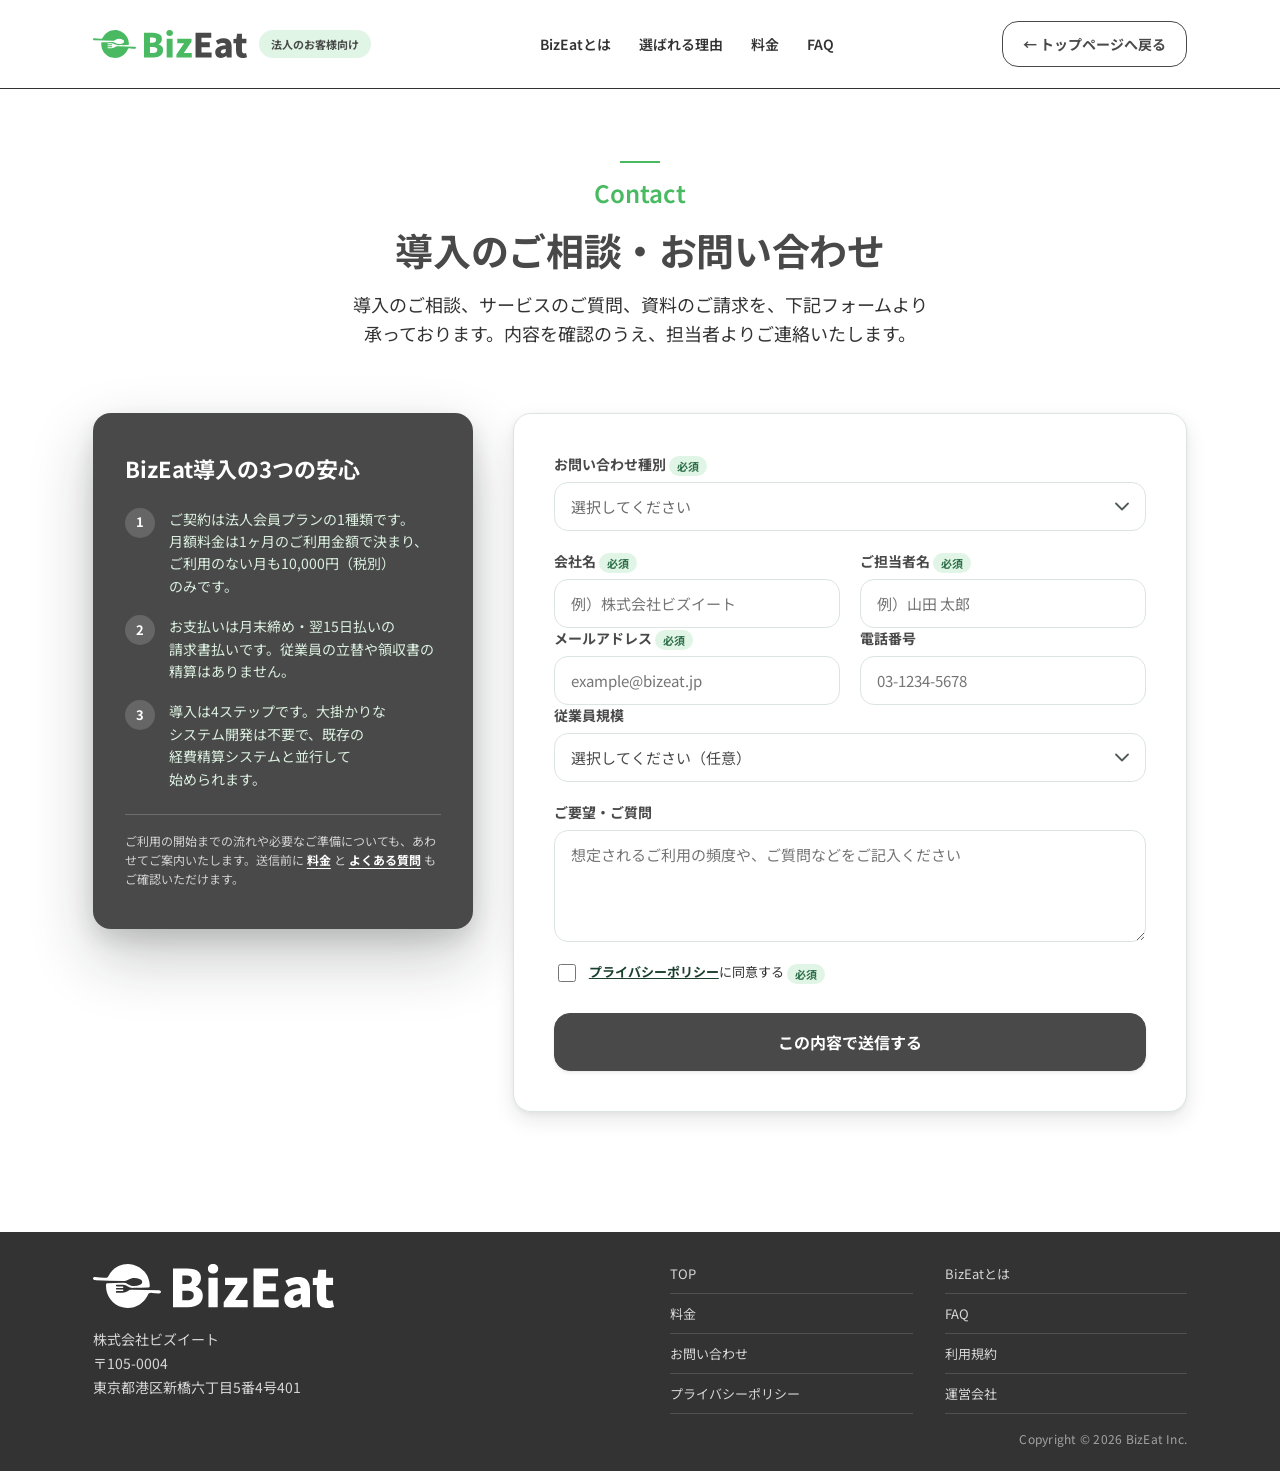
==== commit 87b6f215: "申し込み導線をお問い合わせに統一、数字に数え上げを追加、文言とレイアウトを調整" ====
--- a/contact.html
+++ b/contact.html
@@ -6,7 +6,7 @@
 <title>導入のご相談・お問い合わせ | BizEat 法人向け</title>
 <meta name="description" content="BizEat（法人向け会食DXプラットフォーム）の導入のご相談・サービスのご質問・資料のご請求は、こちらのフォームから承ります。">
 <link rel="canonical" href="https://corporate.bizeat.jp/contact.html">
-<link rel="icon" href="assets/logo-icon.svg" type="image/svg+xml">
+<link rel="icon" href="assets/favicon.png" type="image/png">
 <meta name="robots" content="noindex, follow">
 <meta property="og:type" content="website">
 <meta property="og:site_name" content="BizEat">
@@ -93,7 +93,7 @@
             <span>導入は4ステップです。大掛かりなシステム開発は不要で、既存の経費精算システムと並行して始められます。</span>
           </li>
         </ul>
-        <p class="contact-recap-note">ご利用の条件が固まっている場合は、<a href="https://sales-order.bizeat.jp/contracts/plan/" target="_blank" rel="noopener">法人契約フォーム</a>からそのままお申し込みいただけます。</p>
+        <p class="contact-recap-note">ご利用の開始までの流れや必要なご準備についても、あわせてご案内いたします。送信前に <a href="index.html#pricing">料金</a> と <a href="index.html#faq">よくある質問</a> もご確認いただけます。</p>
       </aside>
 
       <div class="form-card" id="formPanel" data-reveal data-reveal-delay="100ms">
@@ -169,7 +169,7 @@
       <div class="form-card thanks-panel" id="thanksPanel" hidden>
         <div class="thanks-icon" aria-hidden="true">✓</div>
         <h2>お問い合わせありがとうございます</h2>
-        <p>「<span id="thanksType">お問い合わせ</span>」の内容で承りました。内容を確認のうえ、担当者よりご連絡いたします。</p>
+        <p>お問い合わせ種別「<span id="thanksType">お問い合わせ</span>」として承りました。内容を確認のうえ、担当者よりご連絡いたします。</p>
         <a href="index.html" class="btn btn-secondary btn-lg">トップページへ戻る</a>
       </div>
 
--- a/styles.css
+++ b/styles.css
@@ -414,7 +414,7 @@
   color: var(--ink-900);
   transition: transform var(--dur-base) var(--ease-out), box-shadow var(--dur-base) var(--ease-out), border-color var(--dur-fast) ease;
 }
-.logo-chip:hover { transform: translateY(-3px); box-shadow: var(--shadow-raise); border-color: var(--green-600); }
+/* 課題を並べただけで押せないので、ホバーの動きは付けない（2026-09-18） */
 
 /* ==========================================================================
    Section shared
@@ -486,7 +486,8 @@
   flex-shrink: 0;
 }
 .flow-3step-icon img { width: 36px; height: 36px; }
-.flow-3step-card--accent .flow-3step-icon img { width: 44px; height: 44px; }
+/* 中央カードは横長のロゴを置くので、幅だけ決めて縦は成り行きにする（両方固定すると潰れる） */
+.flow-3step-card--accent .flow-3step-icon img { width: 48px; height: auto; }
 
 .flow-3step-body { display: flex; flex-direction: column; gap: 12px; width: 100%; align-items: flex-start; }
 .flow-3step-title { font-size: 24px; font-weight: 600; color: #fff; }
@@ -662,8 +663,9 @@
    Flow steps
    ========================================================================== */
 
-.flow { background: var(--surface); padding: 0 0 96px; }
-.flow .section-head { align-items: flex-start; text-align: left; gap: 16px; }
+/* 上の区画（福利厚生）と背景色が変わる境目に見出しが接しないよう、上に余白を取る */
+.flow { background: var(--surface); padding: 72px 0 96px; }
+.flow .section-head { max-width: 800px; margin-inline: auto; gap: 20px; }
 
 .flow-steps {
   display: flex;
@@ -722,17 +724,23 @@
 .faq-cta { background: linear-gradient(165deg, #e6d5b5 0%, #dcc294 40%, #cfb98d 68%, #d9e2b5 100%); padding: 96px 0; }
 .faq-cta-inner { display: grid; grid-template-columns: 1fr 1fr; gap: 0 56px; }
 
-/* PC（FAQが2列のとき）のみ。1080px以下の1列化と重ならないよう 1081px から。見出しを1行目に出し、黒箱を2行目に置いてタブ群と上下を揃える */
+/* PC（FAQが2列のとき）のみ。1080px以下の1列化と重ならないよう 1081px から。
+   .faq-col の枠を消して子を直接グリッドに流すため、**子ごとに置き場所を明示する**。
+   指定を落とすとその子が右列や別の行へ流れる（2026-09-18に英字ラベルと末尾の1文で実際に起きた） */
 @media (min-width: 1081px) {
   .faq-col { display: contents; }
-  .faq-col .section-title,
-  .faq-list { grid-column: 1; }
-  .cta-box { grid-column: 2; grid-row: 2; }
+  .faq-col .eyebrow       { grid-column: 1; grid-row: 1; }
+  .faq-col .section-title { grid-column: 1; grid-row: 2; }
   /* 余白をタブ間隔に配り、最後のタブの下端を黒箱に揃える */
-  .faq-list { justify-content: space-between; }
+  .faq-list               { grid-column: 1; grid-row: 3; justify-content: space-between; }
+  .faq-more               { grid-column: 1; grid-row: 4; }
+  .cta-box                { grid-column: 2; grid-row: 3; }
 }
 
 .faq-col .section-title { margin-bottom: 24px; font-size: 30px; }
+/* FAQ区画も他と同じ中央寄せに揃える */
+.faq-col .eyebrow { gap: 10px; margin-bottom: 14px; }
+.faq-col .section-title { text-align: center; }
 
 .faq-list { display: flex; flex-direction: column; gap: 12px; }
 
@@ -917,6 +925,8 @@
 .price-example strong { color: var(--green-700); }
 .price-example-note { font-size: 12px; line-height: 1.6; color: var(--ink-500); margin-top: 12px; }
 
+/* 注記は表と例の「下」に全幅で置く。右列に入れると表より下へはみ出して不揃いに見える */
+.pricing-inner > .price-notes { grid-column: 1 / -1; margin-top: 28px; }
 .price-notes { list-style: none; margin: 20px 0 0; padding: 0; display: flex; flex-direction: column; gap: 8px; font-size: 13px; line-height: 1.6; color: var(--ink-700); }
 .price-notes li { position: relative; padding-left: 14px; text-wrap: pretty; }
 .price-notes li::before { content: ''; position: absolute; left: 0; top: .6em; width: 6px; height: 6px; border-radius: 50%; background: var(--green-600); }
@@ -933,7 +943,6 @@
 .flow-steps--four .flow-step { flex-basis: 200px; min-width: 0; }
 /* 「10%〜35%」を1行に保つ */
 .stat-card-number { white-space: nowrap; }
-.flow-step-meta { display: block; margin-top: 8px; font-size: 12px; font-weight: 700; color: var(--green-700); }
 
 /* ---- FAQ の末尾リンク ---- */
 .faq-more { margin-top: 16px; font-size: 13px; color: var(--ink-700); }
@@ -1234,6 +1243,8 @@
   .compare-table--price .compare-row { grid-template-columns: 1fr auto; gap: 8px; padding: 14px 16px; text-align: left; }
   .compare-table--price .compare-row--head { display: grid; }
   .compare-table--price .compare-label .nobr { display: block; }
+  /* 上限・下限が1つだけの行（40万円以下・400万円超）にも2行ぶんの高さを持たせ、行の高さを揃える */
+  .compare-table--price .compare-label:has(.nobr:only-child)::after { content: ''; display: block; height: 1.45em; }
   .compare-table--price .compare-row:not(.compare-row--head) .compare-label { font-size: 14px; font-weight: 500; color: var(--ink-900); }
   .price-example { padding: 20px; }
 }
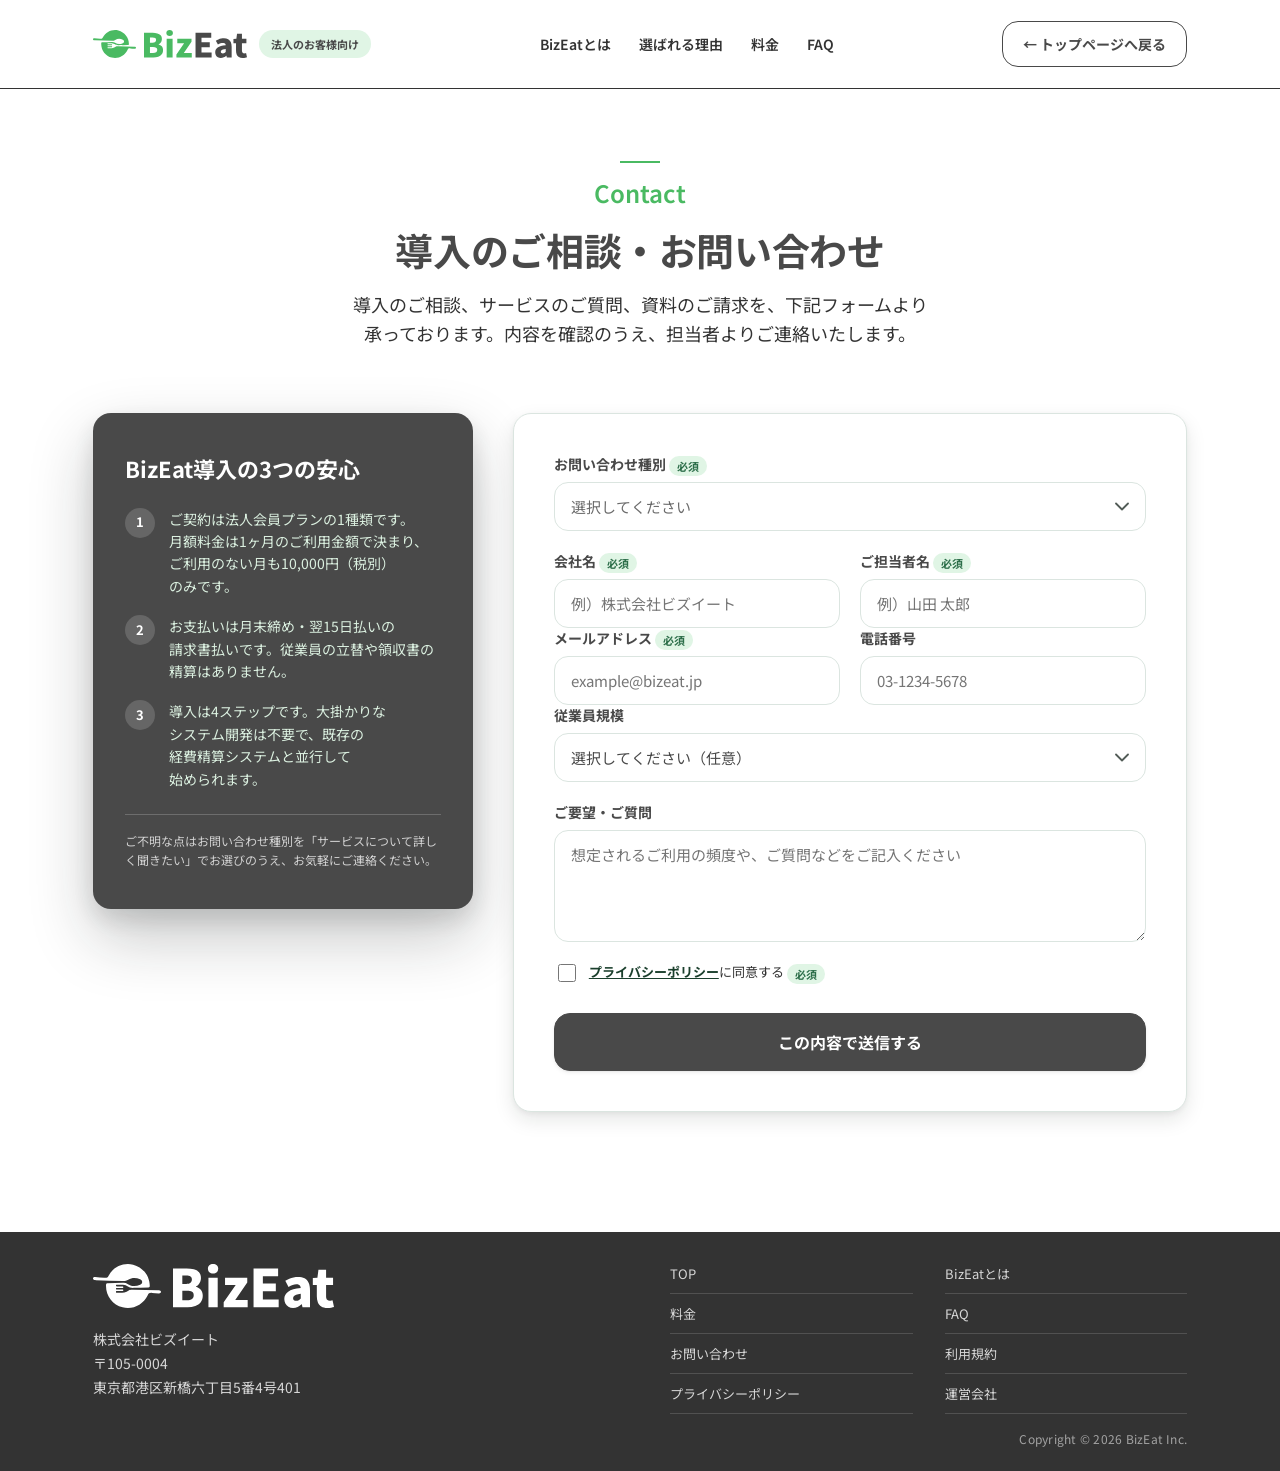
==== commit 579f46d0: "料金の試算例と注記を作り直し、折り返し・配色・飾りの絵・お問い合わせの補足文を調整" ====
--- a/contact.html
+++ b/contact.html
@@ -93,7 +93,7 @@
             <span>導入は4ステップです。大掛かりなシステム開発は不要で、既存の経費精算システムと並行して始められます。</span>
           </li>
         </ul>
-        <p class="contact-recap-note">ご利用の開始までの流れや必要なご準備についても、あわせてご案内いたします。送信前に <a href="index.html#pricing">料金</a> と <a href="index.html#faq">よくある質問</a> もご確認いただけます。</p>
+        <p class="contact-recap-note">ご不明な点はお問い合わせ種別を「サービスについて詳しく聞きたい」でお選びのうえ、お気軽にご連絡ください。</p>
       </aside>
 
       <div class="form-card" id="formPanel" data-reveal data-reveal-delay="100ms">
--- a/styles.css
+++ b/styles.css
@@ -16,7 +16,6 @@
   --green-tint-soft: #ebf0ed;
   --benefit-tint-a: rgba(74, 186, 98, .2);
   --benefit-tint-b: #dbf1e0;
-  --stat-green: #44a864;
   --alert: #e83f25;
   --gold: #c4a25a;
 
@@ -383,13 +382,17 @@
    ========================================================================== */
 
 .social-proof { background: linear-gradient(180deg, #f7f2ea 0%, #f2e9d9 100%); padding: 40px 0; }
-.social-proof-title { font-size: 16px; font-weight: 700; color: var(--ink-900); margin-bottom: 16px; }
+/* 見出しとチップの帯は、他の区画と同じ中央寄せにする */
+.social-proof-title { font-size: 16px; font-weight: 700; color: var(--ink-900); margin-bottom: 16px; text-align: center; }
 
 .logo-strip {
   display: flex;
   flex-wrap: wrap;
   gap: 12px;
   padding-bottom: 2px;
+  /* 3個×2行のまま、器を絞って横長になるのを抑える（一番長い文「1万円以下かどうかの判定が難しい」が1行に収まる幅） */
+  max-width: 820px;
+  margin-inline: auto;
 }
 
 .logo-chip {
@@ -563,7 +566,9 @@
 
 .compare { background: var(--surface); padding: 0 0 96px; }
 .compare-inner { display: flex; align-items: center; gap: 100px; }
-.compare-copy { flex: 0 0 auto; width: 450px; display: flex; flex-direction: column; gap: 24px; }
+/* 左のコピーは左寄せなので、英字ラベルも左端に揃える（.eyebrow の既定は中央寄せ） */
+.compare-copy { flex: 1 1 400px; max-width: 480px; display: flex; flex-direction: column; gap: 24px; }
+.compare-copy .eyebrow { align-items: flex-start; }
 
 .compare-table {
   flex: 1 1 580px;
@@ -601,7 +606,8 @@
 .compare-row:not(.compare-row--head):nth-of-type(even) { background: var(--surface); }
 .compare-row:not(.compare-row--head) { transition: background-color var(--dur-fast) ease; }
 .compare-row:not(.compare-row--head):hover { background: var(--green-tint); }
-.compare-row span { text-wrap: balance; }
+/* 「会食店か／ら」「会議／費」のような語の途中での折り返しを避ける */
+.compare-row span { text-wrap: balance; word-break: auto-phrase; }
 .compare-label { color: var(--ink-900); }
 .compare-win { color: var(--green-550); font-weight: 700; }   /* 2026-09-17: 警告色の赤からブランドの緑へ。700/600 は本文の黒と見分けにくく、500 は明るすぎたので中間の 550 */
 
@@ -637,7 +643,7 @@
 
 .stat-card-label { font-size: 16px; font-weight: 500; color: var(--ink-700); }
 
-.stat-card-number-row { display: flex; align-items: baseline; gap: 2px; color: var(--stat-green); }
+.stat-card-number-row { display: flex; align-items: baseline; gap: 2px; color: var(--green-550); }
 .stat-card-number { font-size: 48px; font-weight: 700; }
 .stat-card-unit { font-size: 20px; font-weight: 500; }
 
@@ -905,7 +911,8 @@
   display: grid;
   grid-template-columns: minmax(0, 560px) minmax(0, 1fr);
   gap: 40px;
-  align-items: start;
+  /* 左の料金表と右の試算の枠の高さを揃える（start にすると中身の高さになり、左右で段差が出る） */
+  align-items: stretch;
   margin-top: 48px;
 }
 /* 比較表の見た目を借りて2列にする。1列目の見出し「1ヶ月のご利用金額」は出す（比較表では隠している） */
@@ -916,8 +923,10 @@
 .compare-table--price .compare-row--head span:last-child { text-align: right; }
 .price-value { text-align: right; font-size: 16px; font-weight: 700; color: var(--ink-900); }
 
-.price-example { background: var(--green-tint); border-radius: var(--r-lg); padding: 24px 28px; }
-.price-example h3 { font-size: 16px; font-weight: 700; line-height: 1.5; color: var(--green-700); margin-bottom: 14px; text-wrap: pretty; }
+.price-example { background: var(--green-tint); border-radius: var(--r-2xl); padding: 24px 28px; }
+/* 料金表と高さを揃えたときに、中身が上に寄らないよう上下中央に置く */
+.pricing-inner > .price-example { display: flex; flex-direction: column; justify-content: center; }
+.price-example h3 { font-size: 16px; font-weight: 700; line-height: 1.5; color: var(--green-700); margin-bottom: 14px; text-wrap: pretty; word-break: auto-phrase; }
 .price-example dl { display: flex; flex-direction: column; gap: 10px; margin: 0; }
 .price-example dl > div { display: flex; flex-wrap: wrap; gap: 4px 12px; align-items: baseline; font-size: 14px; line-height: 1.6; color: var(--ink-700); }
 .price-example dt { font-weight: 700; color: var(--ink-900); flex: 0 0 auto; }
@@ -947,9 +956,6 @@
 /* ---- FAQ の末尾リンク ---- */
 .faq-more { margin-top: 16px; font-size: 13px; color: var(--ink-700); }
 .faq-more a { color: var(--green-700); font-weight: 700; text-decoration: underline; text-underline-offset: 3px; }
-
-/* ---- contact.html の補足文中のリンク ---- */
-.contact-recap-note a { color: #fff; font-weight: 700; text-decoration: underline; text-underline-offset: 3px; }
 
 /* ==========================================================================
    Responsive
@@ -1243,8 +1249,9 @@
   .compare-table--price .compare-row { grid-template-columns: 1fr auto; gap: 8px; padding: 14px 16px; text-align: left; }
   .compare-table--price .compare-row--head { display: grid; }
   .compare-table--price .compare-label .nobr { display: block; }
-  /* 上限・下限が1つだけの行（40万円以下・400万円超）にも2行ぶんの高さを持たせ、行の高さを揃える */
-  .compare-table--price .compare-label:has(.nobr:only-child)::after { content: ''; display: block; height: 1.45em; }
+  /* 区分が1行の行（40万円以下・400万円超）も2行ぶんの高さにして揃える。
+     以前は :has()+::after で高さを足していたが、区分名だけが上にずれるのでやめた */
+  .compare-table--price .compare-row:not(.compare-row--head) { min-height: 5.1em; align-items: center; }
   .compare-table--price .compare-row:not(.compare-row--head) .compare-label { font-size: 14px; font-weight: 500; color: var(--ink-900); }
   .price-example { padding: 20px; }
 }
